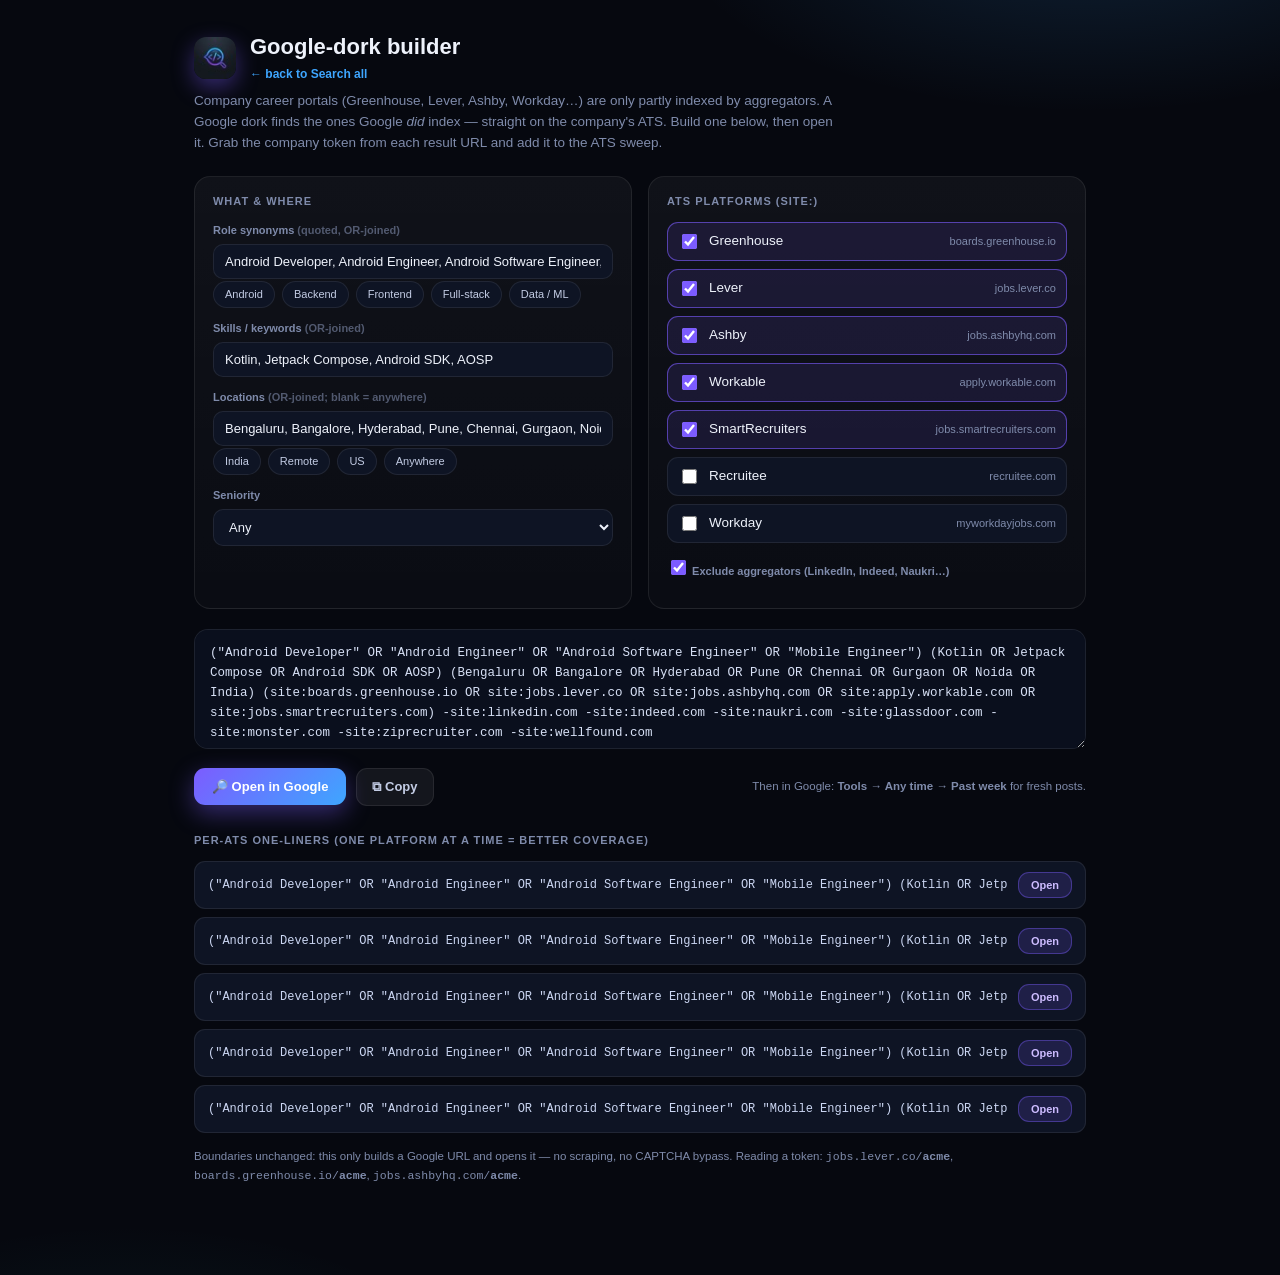
==== extension/dorks.html @ 9cf8aeac "feat(ats): company-ATS token sweep, per-company providers & Google-dork builder Extend the extension" ====
<!doctype html>
<html>
<head>
  <meta charset="utf-8">
  <title>Job Finder — Google-dork builder</title>
  <link rel="icon" type="image/png" href="icons/icon48.png">
  <link rel="stylesheet" href="dorks.css">
</head>
<body>
  <div class="wrap">
    <div class="head">
      <img class="logo" src="icons/icon48.png" alt="Logo">
      <div>
        <h1>Google-dork builder</h1>
        <a class="back" href="results.html">← back to Search all</a>
      </div>
    </div>
    <p class="lede">Company career portals (Greenhouse, Lever, Ashby, Workday…) are only
      partly indexed by aggregators. A Google dork finds the ones Google <em>did</em> index —
      straight on the company's ATS. Build one below, then open it. Grab the company
      token from each result URL and add it to the ATS sweep.</p>

    <div class="grid">
      <div class="panel">
        <h2>What & where</h2>
        <div class="fld">
          <label>Role synonyms <span style="opacity:.6">(quoted, OR-joined)</span></label>
          <input id="roles" type="text" value="Android Developer, Android Engineer, Android Software Engineer, Mobile Engineer">
          <div class="presets" id="rolePresets"></div>
        </div>
        <div class="fld">
          <label>Skills / keywords <span style="opacity:.6">(OR-joined)</span></label>
          <input id="skills" type="text" value="Kotlin, Jetpack Compose, Android SDK, AOSP">
        </div>
        <div class="fld">
          <label>Locations <span style="opacity:.6">(OR-joined; blank = anywhere)</span></label>
          <input id="locs" type="text" value="Bengaluru, Bangalore, Hyderabad, Pune, Chennai, Gurgaon, Noida, India">
          <div class="presets" id="locPresets"></div>
        </div>
        <div class="fld">
          <label>Seniority</label>
          <select id="level">
            <option value="any">Any</option>
            <option value="senior">Senior / Staff / Lead</option>
            <option value="fresher">Fresher / Entry level</option>
          </select>
        </div>
      </div>

      <div class="panel">
        <h2>ATS platforms (site:)</h2>
        <div class="checks" id="atsChecks"></div>
        <div class="fld" style="margin-top:14px">
          <label class="chk on" style="border:0;background:none;padding:0">
            <input type="checkbox" id="excludeAgg" checked>
            <span>Exclude aggregators (LinkedIn, Indeed, Naukri…)</span>
          </label>
        </div>
      </div>
    </div>

    <div class="out">
      <textarea id="dork" spellcheck="false"></textarea>
      <div class="actions">
        <button class="primary" id="open">🔎 Open in Google</button>
        <button class="ghost" id="copy">⧉ Copy</button>
        <span class="copied" id="copied" hidden>copied ✓</span>
        <span style="flex:1"></span>
        <span style="color:var(--muted);font-size:11.5px">Then in Google: <b>Tools → Any time → Past week</b> for fresh posts.</span>
      </div>
    </div>

    <div class="oneliners">
      <h2>Per-ATS one-liners (one platform at a time = better coverage)</h2>
      <div id="ols"></div>
    </div>

    <p class="hint">Boundaries unchanged: this only builds a Google URL and opens it — no scraping,
      no CAPTCHA bypass. Reading a token: <code>jobs.lever.co/<b>acme</b></code>,
      <code>boards.greenhouse.io/<b>acme</b></code>, <code>jobs.ashbyhq.com/<b>acme</b></code>.</p>
  </div>

  <script src="dorks.js"></script>
</body>
</html>
---- extension/dorks.css ----
/* Job Finder — Google-dork builder */
* { box-sizing: border-box; }
html, body { margin: 0; min-height: 100%; }
:root {
  --bg: #06080f; --surface-2: #0e1424; --line: rgba(255,255,255,.08); --line-2: rgba(255,255,255,.05);
  --ink: #eef2fb; --ink-2: #c3cce4; --muted: #7f8bab;
  --accent: #7c5cff; --accent-2: #3ea6ff; --cyan: #34e2d0;
  --grad-2: linear-gradient(135deg, #7c5cff, #3ea6ff);
}
body {
  font: 13.5px/1.55 "Inter", -apple-system, "Segoe UI", Roboto, sans-serif; color: var(--ink);
  background:
    radial-gradient(700px 320px at 85% -80px, rgba(62,166,255,.16), transparent 60%),
    radial-gradient(600px 300px at 10% 110%, rgba(52,226,208,.08), transparent 60%),
    var(--bg);
}
::-webkit-scrollbar { width: 10px; height: 10px; }
::-webkit-scrollbar-thumb { background: rgba(255,255,255,.12); border-radius: 20px; }
input, select, button, textarea { font-family: inherit; }
a { color: var(--accent-2); }

.wrap { max-width: 940px; margin: 0 auto; padding: 30px 24px 80px; }
.head { display: flex; align-items: center; gap: 14px; margin-bottom: 6px; }
.logo { width: 42px; height: 42px; border-radius: 12px; background: var(--grad-2); box-shadow: 0 8px 22px rgba(124,92,255,.4); }
h1 { font-size: 22px; margin: 0; font-weight: 800; }
.lede { color: var(--muted); margin: 2px 0 22px; max-width: 640px; }
.back { font-size: 12px; font-weight: 700; text-decoration: none; }

.grid { display: grid; grid-template-columns: 1fr 1fr; gap: 16px; }
@media (max-width: 720px) { .grid { grid-template-columns: 1fr; } }
.panel { background: linear-gradient(180deg, rgba(255,255,255,.045), rgba(255,255,255,.02)); border: 1px solid var(--line); border-radius: 16px; padding: 16px 18px; }
.panel h2 { font-size: 11px; text-transform: uppercase; letter-spacing: .09em; color: var(--muted); font-weight: 800; margin: 0 0 12px; }
.fld { margin-bottom: 12px; }
.fld label { display: block; font-size: 11px; color: var(--muted); margin-bottom: 5px; font-weight: 600; }
input[type="text"], select {
  width: 100%; padding: 9px 11px; border: 1px solid var(--line); border-radius: 10px;
  background: var(--surface-2); color: var(--ink); font-size: 13px; outline: none;
}
input[type="text"]:focus, select:focus { border-color: var(--accent); box-shadow: 0 0 0 3px rgba(124,92,255,.2); }

.checks { display: flex; flex-direction: column; gap: 8px; }
.chk { display: flex; align-items: center; gap: 9px; padding: 8px 10px; background: var(--surface-2); border: 1px solid var(--line); border-radius: 11px; cursor: pointer; user-select: none; }
.chk:hover { border-color: rgba(124,92,255,.45); }
.chk.on { border-color: rgba(124,92,255,.6); background: rgba(124,92,255,.12); }
.chk input { accent-color: var(--accent); width: 15px; height: 15px; }
.chk .site { color: var(--muted); font-size: 11px; margin-left: auto; }

.presets { display: flex; flex-wrap: wrap; gap: 7px; margin: 2px 0 4px; }
.tag { font-size: 11px; padding: 4px 11px; border-radius: 20px; cursor: pointer; background: var(--surface-2); border: 1px solid var(--line); color: var(--ink-2); }
.tag:hover { border-color: rgba(124,92,255,.5); color: #cdbcff; }

.out { margin-top: 20px; }
textarea {
  width: 100%; min-height: 120px; resize: vertical; padding: 13px 15px; border: 1px solid var(--line);
  border-radius: 14px; background: #0a0f1d; color: #d7e0f5; font: 12.5px/1.6 "SFMono-Regular", ui-monospace, Menlo, monospace; outline: none;
}
textarea:focus { border-color: var(--accent); }
.actions { display: flex; flex-wrap: wrap; gap: 10px; margin-top: 12px; align-items: center; }
button { border: 0; border-radius: 11px; font-weight: 700; font-size: 13px; cursor: pointer; color: #fff; transition: filter .15s, transform .1s; }
button:hover { filter: brightness(1.09); } button:active { transform: translateY(1px); }
.primary { padding: 11px 18px; background: var(--grad-2); box-shadow: 0 8px 24px rgba(124,92,255,.4); }
.ghost { padding: 10px 15px; background: rgba(255,255,255,.06); color: var(--ink-2); border: 1px solid var(--line); }
.copied { font-size: 12px; color: var(--cyan); font-weight: 700; }

.oneliners { margin-top: 26px; }
.oneliners h2 { font-size: 11px; text-transform: uppercase; letter-spacing: .09em; color: var(--muted); font-weight: 800; margin: 0 0 12px; }
.ol { display: flex; align-items: center; gap: 10px; padding: 10px 13px; background: var(--surface-2); border: 1px solid var(--line); border-radius: 11px; margin-bottom: 8px; }
.ol code { flex: 1; font: 12px ui-monospace, Menlo, monospace; color: #cbd6f2; overflow-x: auto; white-space: nowrap; }
.ol button { padding: 6px 12px; font-size: 11px; background: rgba(124,92,255,.16); color: #cdbcff; border: 1px solid rgba(124,92,255,.4); }
.hint { color: var(--muted); font-size: 11.5px; margin-top: 14px; line-height: 1.6; }
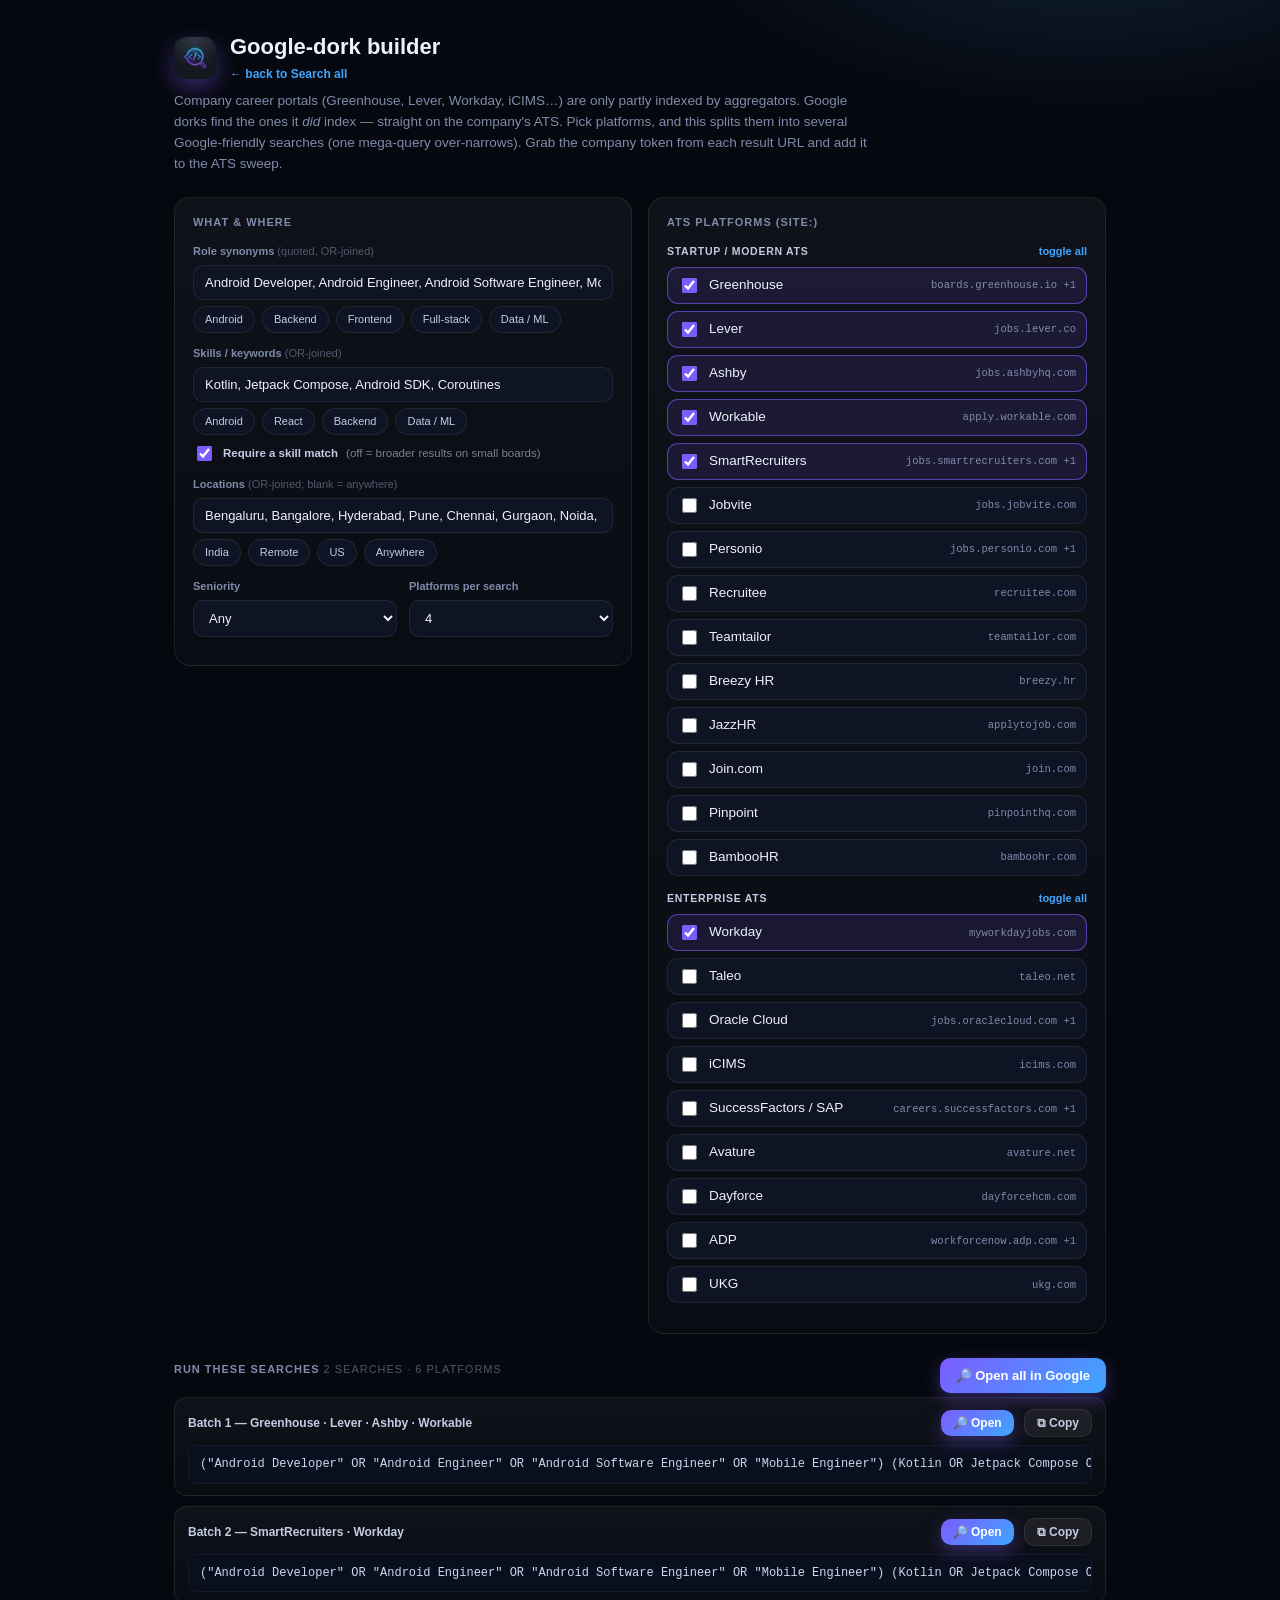
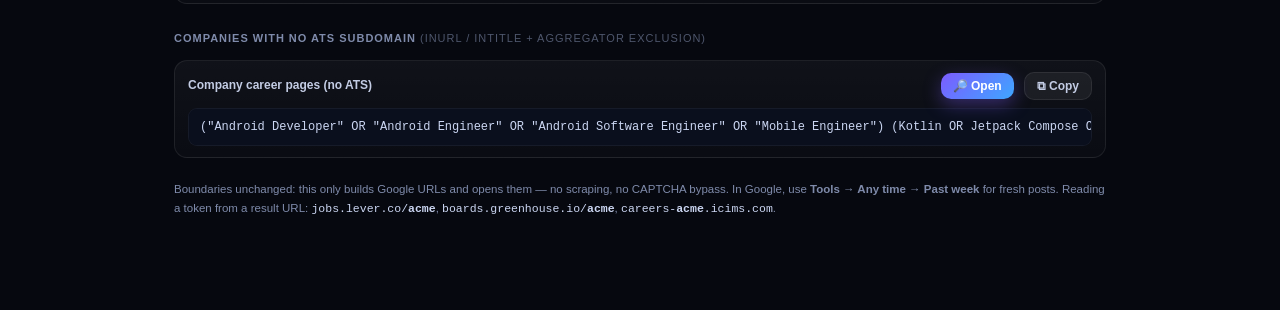
==== commit 4b9cfdde: "feat(dorks): expand builder to 23 ATS platforms, batch-split, verified operators Researched dorks li" ====
--- a/extension/dorks.html
+++ b/extension/dorks.html
@@ -15,69 +15,73 @@
         <a class="back" href="results.html">← back to Search all</a>
       </div>
     </div>
-    <p class="lede">Company career portals (Greenhouse, Lever, Ashby, Workday…) are only
-      partly indexed by aggregators. A Google dork finds the ones Google <em>did</em> index —
-      straight on the company's ATS. Build one below, then open it. Grab the company
+    <p class="lede">Company career portals (Greenhouse, Lever, Workday, iCIMS…) are only
+      partly indexed by aggregators. Google dorks find the ones it <em>did</em> index —
+      straight on the company's ATS. Pick platforms, and this splits them into
+      several Google-friendly searches (one mega-query over-narrows). Grab the company
       token from each result URL and add it to the ATS sweep.</p>
 
     <div class="grid">
       <div class="panel">
         <h2>What & where</h2>
         <div class="fld">
-          <label>Role synonyms <span style="opacity:.6">(quoted, OR-joined)</span></label>
+          <label>Role synonyms <span class="dim">(quoted, OR-joined)</span></label>
           <input id="roles" type="text" value="Android Developer, Android Engineer, Android Software Engineer, Mobile Engineer">
           <div class="presets" id="rolePresets"></div>
         </div>
         <div class="fld">
-          <label>Skills / keywords <span style="opacity:.6">(OR-joined)</span></label>
-          <input id="skills" type="text" value="Kotlin, Jetpack Compose, Android SDK, AOSP">
+          <label>Skills / keywords <span class="dim">(OR-joined)</span></label>
+          <input id="skills" type="text" value="Kotlin, Jetpack Compose, Android SDK, Coroutines">
+          <div class="presets" id="skillPresets"></div>
+          <label class="inline"><input type="checkbox" id="reqSkills" checked> Require a skill match <span class="dim">(off = broader results on small boards)</span></label>
         </div>
         <div class="fld">
-          <label>Locations <span style="opacity:.6">(OR-joined; blank = anywhere)</span></label>
+          <label>Locations <span class="dim">(OR-joined; blank = anywhere)</span></label>
           <input id="locs" type="text" value="Bengaluru, Bangalore, Hyderabad, Pune, Chennai, Gurgaon, Noida, India">
           <div class="presets" id="locPresets"></div>
         </div>
-        <div class="fld">
-          <label>Seniority</label>
-          <select id="level">
-            <option value="any">Any</option>
-            <option value="senior">Senior / Staff / Lead</option>
-            <option value="fresher">Fresher / Entry level</option>
-          </select>
+        <div class="row2">
+          <div class="fld">
+            <label>Seniority</label>
+            <select id="level">
+              <option value="any">Any</option>
+              <option value="senior">Senior / Staff / Lead</option>
+              <option value="fresher">Fresher / Entry level</option>
+            </select>
+          </div>
+          <div class="fld">
+            <label>Platforms per search</label>
+            <select id="perBatch">
+              <option value="1">1 (most complete)</option>
+              <option value="3">3</option>
+              <option value="4" selected>4</option>
+              <option value="6">6</option>
+            </select>
+          </div>
         </div>
       </div>
 
       <div class="panel">
         <h2>ATS platforms (site:)</h2>
-        <div class="checks" id="atsChecks"></div>
-        <div class="fld" style="margin-top:14px">
-          <label class="chk on" style="border:0;background:none;padding:0">
-            <input type="checkbox" id="excludeAgg" checked>
-            <span>Exclude aggregators (LinkedIn, Indeed, Naukri…)</span>
-          </label>
-        </div>
+        <div id="atsChecks"></div>
       </div>
     </div>
 
     <div class="out">
-      <textarea id="dork" spellcheck="false"></textarea>
-      <div class="actions">
-        <button class="primary" id="open">🔎 Open in Google</button>
-        <button class="ghost" id="copy">⧉ Copy</button>
-        <span class="copied" id="copied" hidden>copied ✓</span>
-        <span style="flex:1"></span>
-        <span style="color:var(--muted);font-size:11.5px">Then in Google: <b>Tools → Any time → Past week</b> for fresh posts.</span>
+      <div class="out-head">
+        <h2>Run these searches <span class="dim" id="batchCount"></span></h2>
+        <button class="primary" id="openAll">🔎 Open all in Google</button>
       </div>
+      <div id="queries" class="queries"></div>
+
+      <h2 style="margin-top:26px">Companies with no ATS subdomain <span class="dim">(inurl / intitle + aggregator exclusion)</span></h2>
+      <div id="genq" class="queries"></div>
     </div>
 
-    <div class="oneliners">
-      <h2>Per-ATS one-liners (one platform at a time = better coverage)</h2>
-      <div id="ols"></div>
-    </div>
-
-    <p class="hint">Boundaries unchanged: this only builds a Google URL and opens it — no scraping,
-      no CAPTCHA bypass. Reading a token: <code>jobs.lever.co/<b>acme</b></code>,
-      <code>boards.greenhouse.io/<b>acme</b></code>, <code>jobs.ashbyhq.com/<b>acme</b></code>.</p>
+    <p class="hint">Boundaries unchanged: this only builds Google URLs and opens them — no scraping,
+      no CAPTCHA bypass. In Google, use <b>Tools → Any time → Past week</b> for fresh posts.
+      Reading a token from a result URL: <code>jobs.lever.co/<b>acme</b></code>,
+      <code>boards.greenhouse.io/<b>acme</b></code>, <code>careers-<b>acme</b>.icims.com</code>.</p>
   </div>
 
   <script src="dorks.js"></script>
--- a/extension/dorks.css
+++ b/extension/dorks.css
@@ -18,53 +18,60 @@
 ::-webkit-scrollbar-thumb { background: rgba(255,255,255,.12); border-radius: 20px; }
 input, select, button, textarea { font-family: inherit; }
 a { color: var(--accent-2); }
+.dim { opacity: .6; font-weight: 400; }
 
-.wrap { max-width: 940px; margin: 0 auto; padding: 30px 24px 80px; }
+.wrap { max-width: 980px; margin: 0 auto; padding: 30px 24px 80px; }
 .head { display: flex; align-items: center; gap: 14px; margin-bottom: 6px; }
 .logo { width: 42px; height: 42px; border-radius: 12px; background: var(--grad-2); box-shadow: 0 8px 22px rgba(124,92,255,.4); }
 h1 { font-size: 22px; margin: 0; font-weight: 800; }
-.lede { color: var(--muted); margin: 2px 0 22px; max-width: 640px; }
+.lede { color: var(--muted); margin: 2px 0 22px; max-width: 700px; }
 .back { font-size: 12px; font-weight: 700; text-decoration: none; }
 
-.grid { display: grid; grid-template-columns: 1fr 1fr; gap: 16px; }
-@media (max-width: 720px) { .grid { grid-template-columns: 1fr; } }
+.grid { display: grid; grid-template-columns: 1fr 1fr; gap: 16px; align-items: start; }
+@media (max-width: 760px) { .grid { grid-template-columns: 1fr; } }
 .panel { background: linear-gradient(180deg, rgba(255,255,255,.045), rgba(255,255,255,.02)); border: 1px solid var(--line); border-radius: 16px; padding: 16px 18px; }
-.panel h2 { font-size: 11px; text-transform: uppercase; letter-spacing: .09em; color: var(--muted); font-weight: 800; margin: 0 0 12px; }
+.panel h2, .out h2 { font-size: 11px; text-transform: uppercase; letter-spacing: .09em; color: var(--muted); font-weight: 800; margin: 0 0 12px; }
 .fld { margin-bottom: 12px; }
 .fld label { display: block; font-size: 11px; color: var(--muted); margin-bottom: 5px; font-weight: 600; }
+.row2 { display: grid; grid-template-columns: 1fr 1fr; gap: 12px; }
 input[type="text"], select {
   width: 100%; padding: 9px 11px; border: 1px solid var(--line); border-radius: 10px;
   background: var(--surface-2); color: var(--ink); font-size: 13px; outline: none;
 }
 input[type="text"]:focus, select:focus { border-color: var(--accent); box-shadow: 0 0 0 3px rgba(124,92,255,.2); }
+label.inline { display: flex; align-items: center; gap: 8px; font-size: 11.5px; color: var(--ink-2); margin-top: 8px; cursor: pointer; }
+label.inline input { accent-color: var(--accent); width: 15px; height: 15px; }
 
-.checks { display: flex; flex-direction: column; gap: 8px; }
-.chk { display: flex; align-items: center; gap: 9px; padding: 8px 10px; background: var(--surface-2); border: 1px solid var(--line); border-radius: 11px; cursor: pointer; user-select: none; }
+.cat { margin-bottom: 14px; }
+.cat-head { display: flex; align-items: center; justify-content: space-between; margin-bottom: 8px; }
+.cat-title { font-size: 10.5px; text-transform: uppercase; letter-spacing: .07em; color: var(--ink-2); font-weight: 800; }
+.linkbtn { background: none; border: 0; color: var(--accent-2); font-size: 11px; font-weight: 700; cursor: pointer; padding: 0; }
+.linkbtn:hover { text-decoration: underline; }
+.checks { display: flex; flex-direction: column; gap: 7px; }
+.chk { display: flex; align-items: center; gap: 9px; padding: 7px 10px; background: var(--surface-2); border: 1px solid var(--line); border-radius: 11px; cursor: pointer; user-select: none; }
 .chk:hover { border-color: rgba(124,92,255,.45); }
 .chk.on { border-color: rgba(124,92,255,.6); background: rgba(124,92,255,.12); }
 .chk input { accent-color: var(--accent); width: 15px; height: 15px; }
-.chk .site { color: var(--muted); font-size: 11px; margin-left: auto; }
+.chk .site { color: var(--muted); font-size: 10.5px; margin-left: auto; font-family: ui-monospace, Menlo, monospace; }
 
-.presets { display: flex; flex-wrap: wrap; gap: 7px; margin: 2px 0 4px; }
+.presets { display: flex; flex-wrap: wrap; gap: 7px; margin: 6px 0 2px; }
 .tag { font-size: 11px; padding: 4px 11px; border-radius: 20px; cursor: pointer; background: var(--surface-2); border: 1px solid var(--line); color: var(--ink-2); }
 .tag:hover { border-color: rgba(124,92,255,.5); color: #cdbcff; }
 
-.out { margin-top: 20px; }
-textarea {
-  width: 100%; min-height: 120px; resize: vertical; padding: 13px 15px; border: 1px solid var(--line);
-  border-radius: 14px; background: #0a0f1d; color: #d7e0f5; font: 12.5px/1.6 "SFMono-Regular", ui-monospace, Menlo, monospace; outline: none;
-}
-textarea:focus { border-color: var(--accent); }
-.actions { display: flex; flex-wrap: wrap; gap: 10px; margin-top: 12px; align-items: center; }
-button { border: 0; border-radius: 11px; font-weight: 700; font-size: 13px; cursor: pointer; color: #fff; transition: filter .15s, transform .1s; }
+.out { margin-top: 24px; }
+.out-head { display: flex; align-items: center; justify-content: space-between; gap: 12px; }
+.queries { display: flex; flex-direction: column; gap: 10px; margin-top: 4px; }
+.none { color: var(--muted); font-size: 12.5px; padding: 10px 2px; }
+.qrow { background: linear-gradient(180deg, rgba(255,255,255,.045), rgba(255,255,255,.02)); border: 1px solid var(--line); border-radius: 13px; padding: 11px 13px; }
+.qtop { display: flex; align-items: center; gap: 10px; margin-bottom: 8px; }
+.qlabel { flex: 1; font-size: 12px; font-weight: 700; color: var(--ink-2); }
+.qcode { display: block; font: 12px/1.55 ui-monospace, Menlo, monospace; color: #cbd6f2; background: #0a0f1d; border: 1px solid var(--line-2); border-radius: 9px; padding: 9px 11px; overflow-x: auto; white-space: nowrap; }
+
+button { border: 0; border-radius: 10px; font-weight: 700; font-size: 12px; cursor: pointer; color: #fff; transition: filter .15s, transform .1s; }
 button:hover { filter: brightness(1.09); } button:active { transform: translateY(1px); }
-.primary { padding: 11px 18px; background: var(--grad-2); box-shadow: 0 8px 24px rgba(124,92,255,.4); }
-.ghost { padding: 10px 15px; background: rgba(255,255,255,.06); color: var(--ink-2); border: 1px solid var(--line); }
-.copied { font-size: 12px; color: var(--cyan); font-weight: 700; }
-
-.oneliners { margin-top: 26px; }
-.oneliners h2 { font-size: 11px; text-transform: uppercase; letter-spacing: .09em; color: var(--muted); font-weight: 800; margin: 0 0 12px; }
-.ol { display: flex; align-items: center; gap: 10px; padding: 10px 13px; background: var(--surface-2); border: 1px solid var(--line); border-radius: 11px; margin-bottom: 8px; }
-.ol code { flex: 1; font: 12px ui-monospace, Menlo, monospace; color: #cbd6f2; overflow-x: auto; white-space: nowrap; }
-.ol button { padding: 6px 12px; font-size: 11px; background: rgba(124,92,255,.16); color: #cdbcff; border: 1px solid rgba(124,92,255,.4); }
-.hint { color: var(--muted); font-size: 11.5px; margin-top: 14px; line-height: 1.6; }
+.primary { background: var(--grad-2); box-shadow: 0 6px 18px rgba(124,92,255,.36); }
+.out-head .primary { padding: 10px 16px; font-size: 13px; }
+.ghost { background: rgba(255,255,255,.06); color: var(--ink-2); border: 1px solid var(--line); }
+.mini { padding: 6px 12px; }
+.hint { color: var(--muted); font-size: 11.5px; margin-top: 22px; line-height: 1.65; }
+.hint code { font-family: ui-monospace, Menlo, monospace; color: #cbd6f2; }
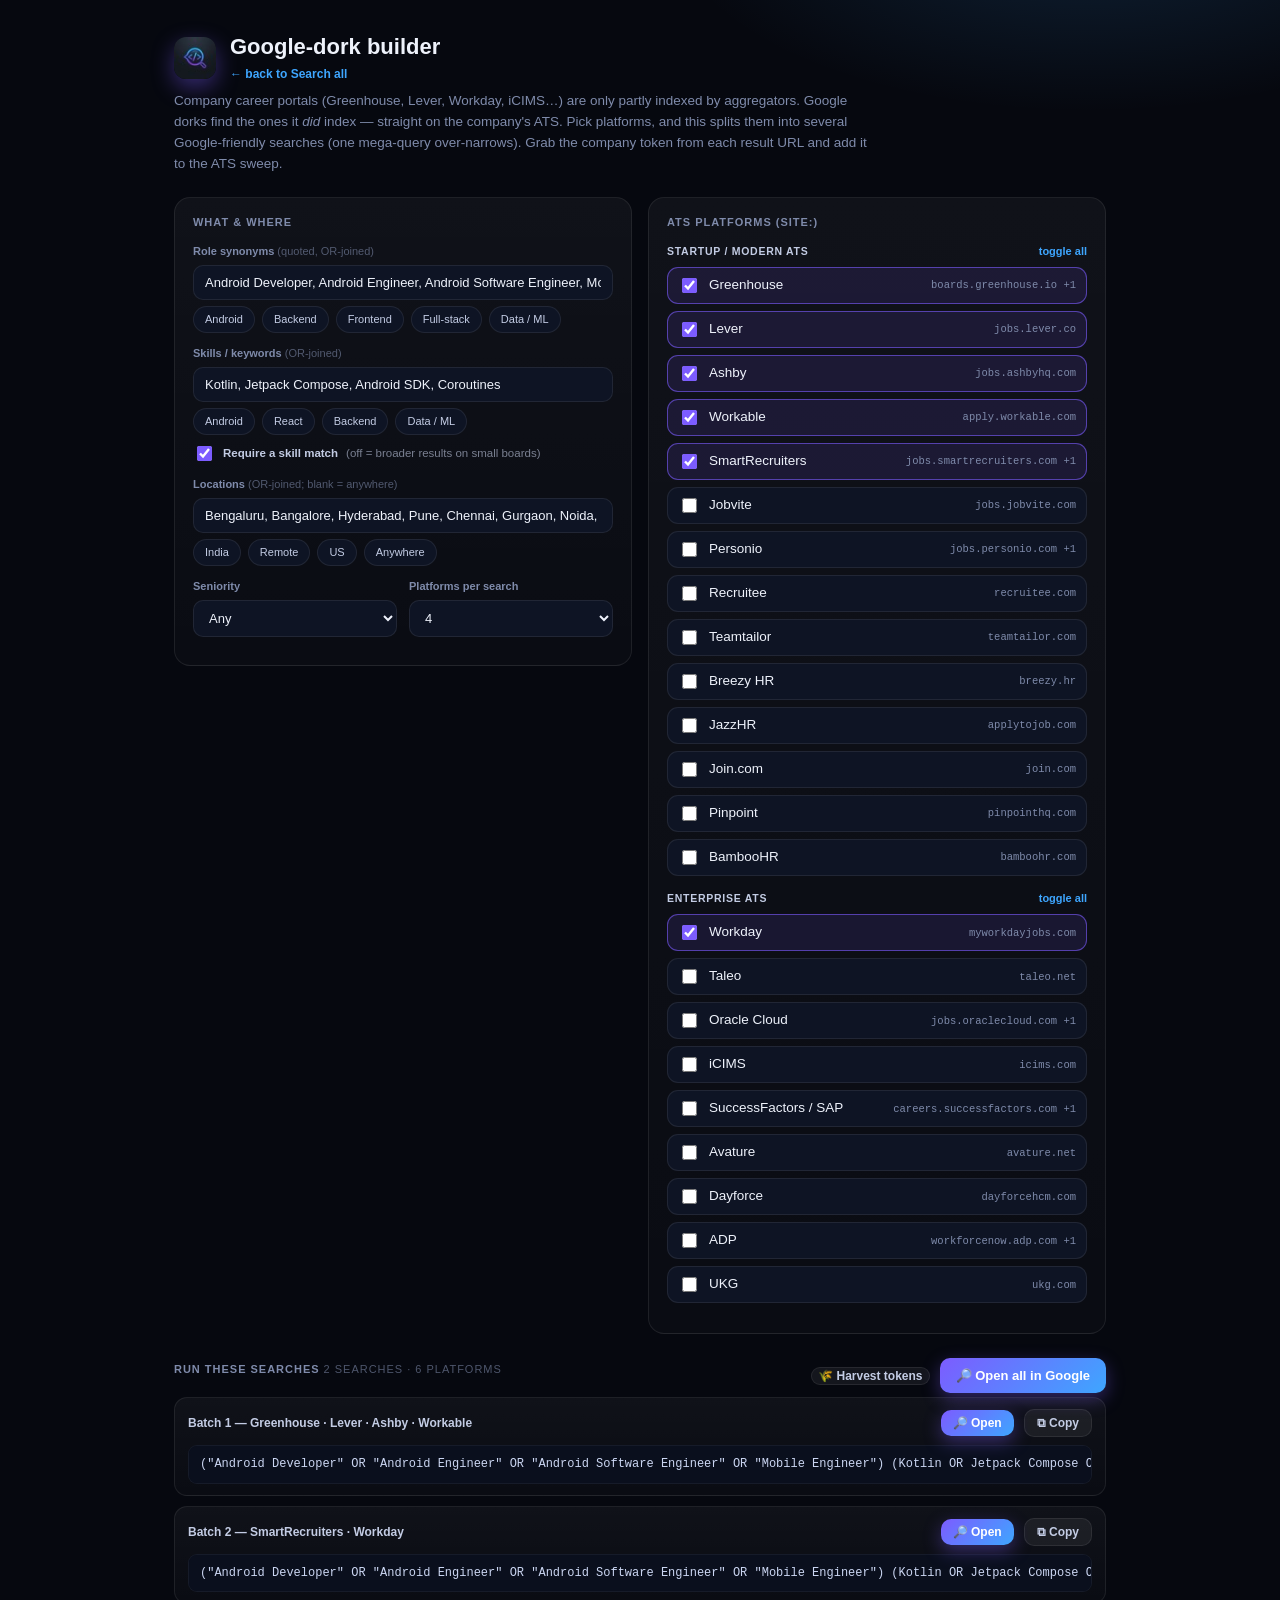
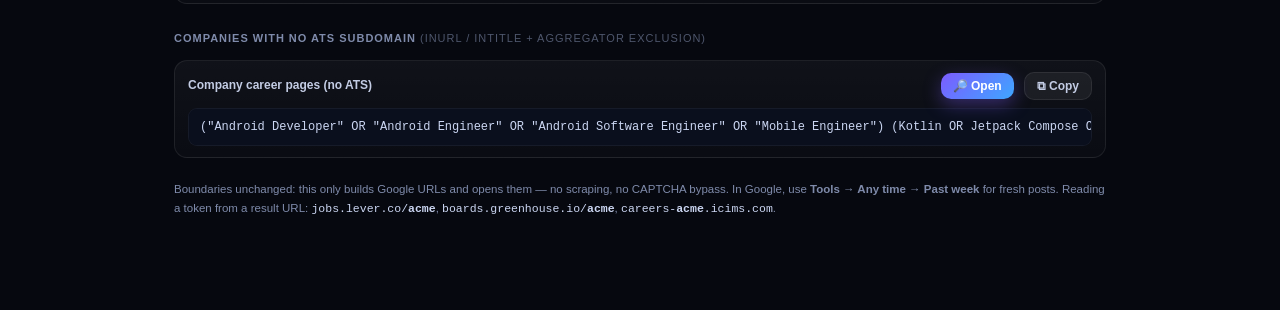
==== commit d7f9c49a: "feat(coverage): Tier 3 — Personio sweep, token harvest, scraper drift detection - Personio added to " ====
--- a/extension/dorks.html
+++ b/extension/dorks.html
@@ -70,8 +70,12 @@
     <div class="out">
       <div class="out-head">
         <h2>Run these searches <span class="dim" id="batchCount"></span></h2>
-        <button class="primary" id="openAll">🔎 Open all in Google</button>
+        <div style="display:flex;gap:10px;align-items:center">
+          <button class="ghost" id="harvest" title="Scan open Google result tabs for company ATS links and add their tokens to the sweep">🌾 Harvest tokens</button>
+          <button class="primary" id="openAll">🔎 Open all in Google</button>
+        </div>
       </div>
+      <div id="harvestMsg" class="harvest-msg" hidden></div>
       <div id="queries" class="queries"></div>
 
       <h2 style="margin-top:26px">Companies with no ATS subdomain <span class="dim">(inurl / intitle + aggregator exclusion)</span></h2>
@@ -84,6 +88,8 @@
       <code>boards.greenhouse.io/<b>acme</b></code>, <code>careers-<b>acme</b>.icims.com</code>.</p>
   </div>
 
+  <script src="store.js"></script>
+  <script src="ats.js"></script>
   <script src="dorks.js"></script>
 </body>
 </html>
--- a/extension/dorks.css
+++ b/extension/dorks.css
@@ -60,6 +60,8 @@
 
 .out { margin-top: 24px; }
 .out-head { display: flex; align-items: center; justify-content: space-between; gap: 12px; }
+.harvest-msg { margin: 10px 0 2px; font-size: 12px; color: var(--ink-2); background: rgba(124,92,255,.1); border: 1px solid rgba(124,92,255,.3); border-radius: 10px; padding: 9px 12px; }
+.harvest-msg a { font-weight: 700; }
 .queries { display: flex; flex-direction: column; gap: 10px; margin-top: 4px; }
 .none { color: var(--muted); font-size: 12.5px; padding: 10px 2px; }
 .qrow { background: linear-gradient(180deg, rgba(255,255,255,.045), rgba(255,255,255,.02)); border: 1px solid var(--line); border-radius: 13px; padding: 11px 13px; }
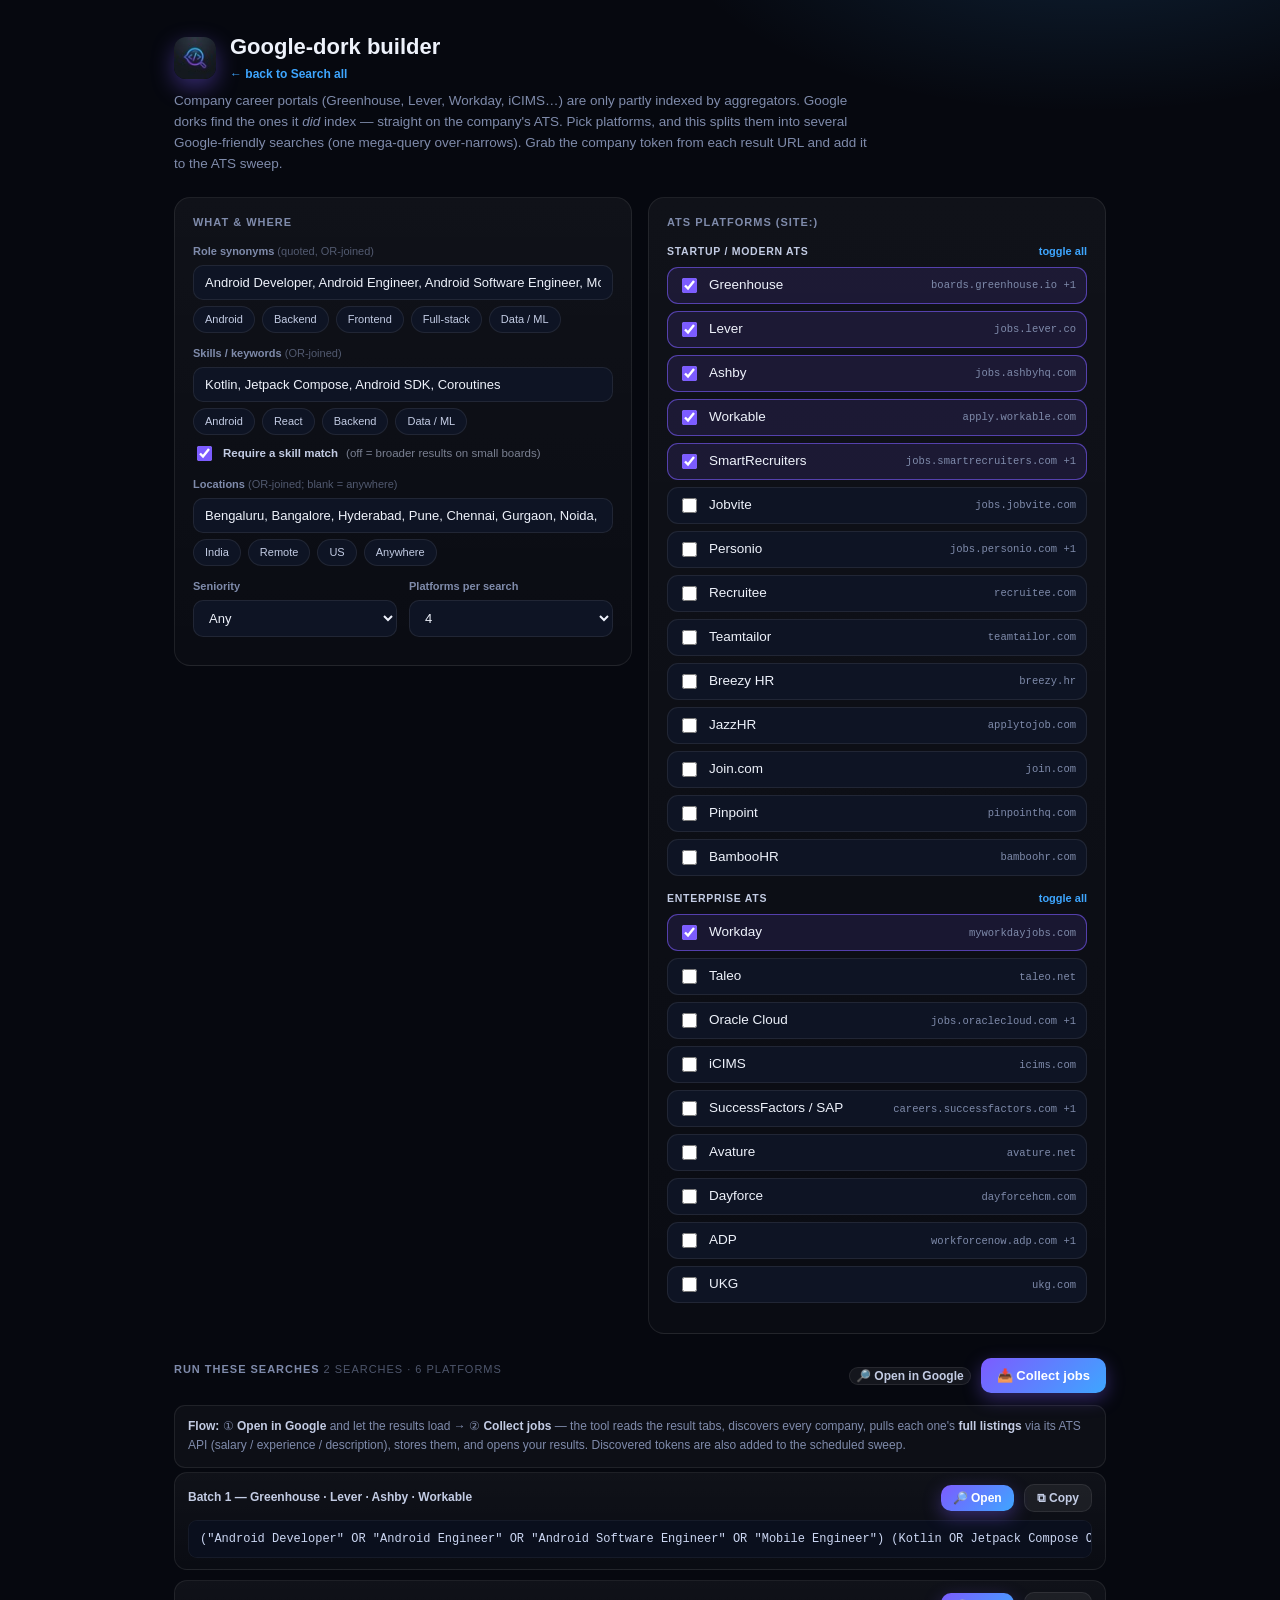
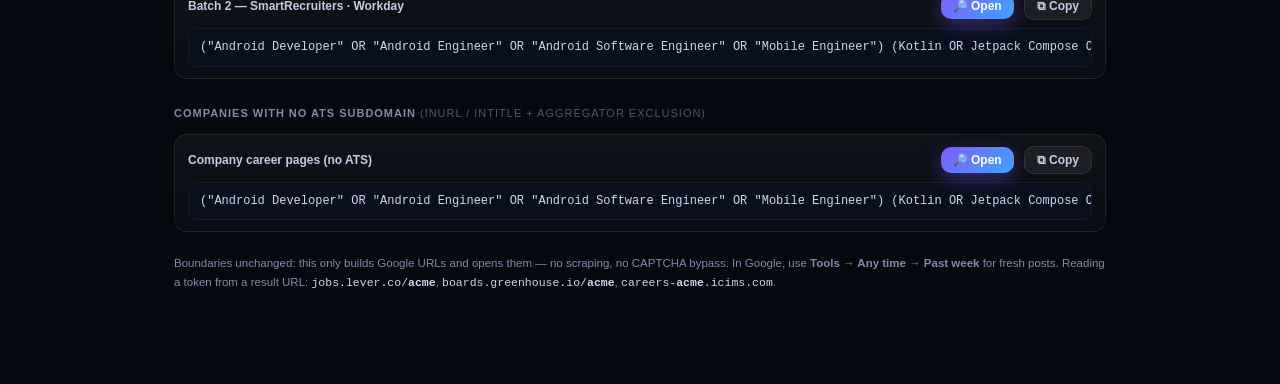
==== commit 4f90d8ec: "feat(dorks): Collect flow — pull full listings from dork results and store them Reworks the dork bui" ====
--- a/extension/dorks.html
+++ b/extension/dorks.html
@@ -71,11 +71,15 @@
       <div class="out-head">
         <h2>Run these searches <span class="dim" id="batchCount"></span></h2>
         <div style="display:flex;gap:10px;align-items:center">
-          <button class="ghost" id="harvest" title="Scan open Google result tabs for company ATS links and add their tokens to the sweep">🌾 Harvest tokens</button>
-          <button class="primary" id="openAll">🔎 Open all in Google</button>
+          <button class="ghost" id="openAll" title="Open each batch search in a Google tab">🔎 Open in Google</button>
+          <button class="primary" id="collect" title="Scan the open Google result tabs, pull each company's full listings, and store them in your results">📥 Collect jobs</button>
         </div>
       </div>
-      <div id="harvestMsg" class="harvest-msg" hidden></div>
+      <div class="flow-hint"><b>Flow:</b> ① <b>Open in Google</b> and let the results load →
+        ② <b>Collect jobs</b> — the tool reads the result tabs, discovers every company, pulls each
+        one's <b>full listings</b> via its ATS API (salary / experience / description), stores them,
+        and opens your results. Discovered tokens are also added to the scheduled sweep.</div>
+      <div id="collectMsg" class="harvest-msg" hidden></div>
       <div id="queries" class="queries"></div>
 
       <h2 style="margin-top:26px">Companies with no ATS subdomain <span class="dim">(inurl / intitle + aggregator exclusion)</span></h2>
--- a/extension/dorks.css
+++ b/extension/dorks.css
@@ -60,6 +60,8 @@
 
 .out { margin-top: 24px; }
 .out-head { display: flex; align-items: center; justify-content: space-between; gap: 12px; }
+.flow-hint { margin: 12px 0 4px; font-size: 12px; line-height: 1.6; color: var(--muted); background: rgba(255,255,255,.03); border: 1px solid var(--line); border-radius: 11px; padding: 11px 13px; }
+.flow-hint b { color: var(--ink-2); }
 .harvest-msg { margin: 10px 0 2px; font-size: 12px; color: var(--ink-2); background: rgba(124,92,255,.1); border: 1px solid rgba(124,92,255,.3); border-radius: 10px; padding: 9px 12px; }
 .harvest-msg a { font-weight: 700; }
 .queries { display: flex; flex-direction: column; gap: 10px; margin-top: 4px; }
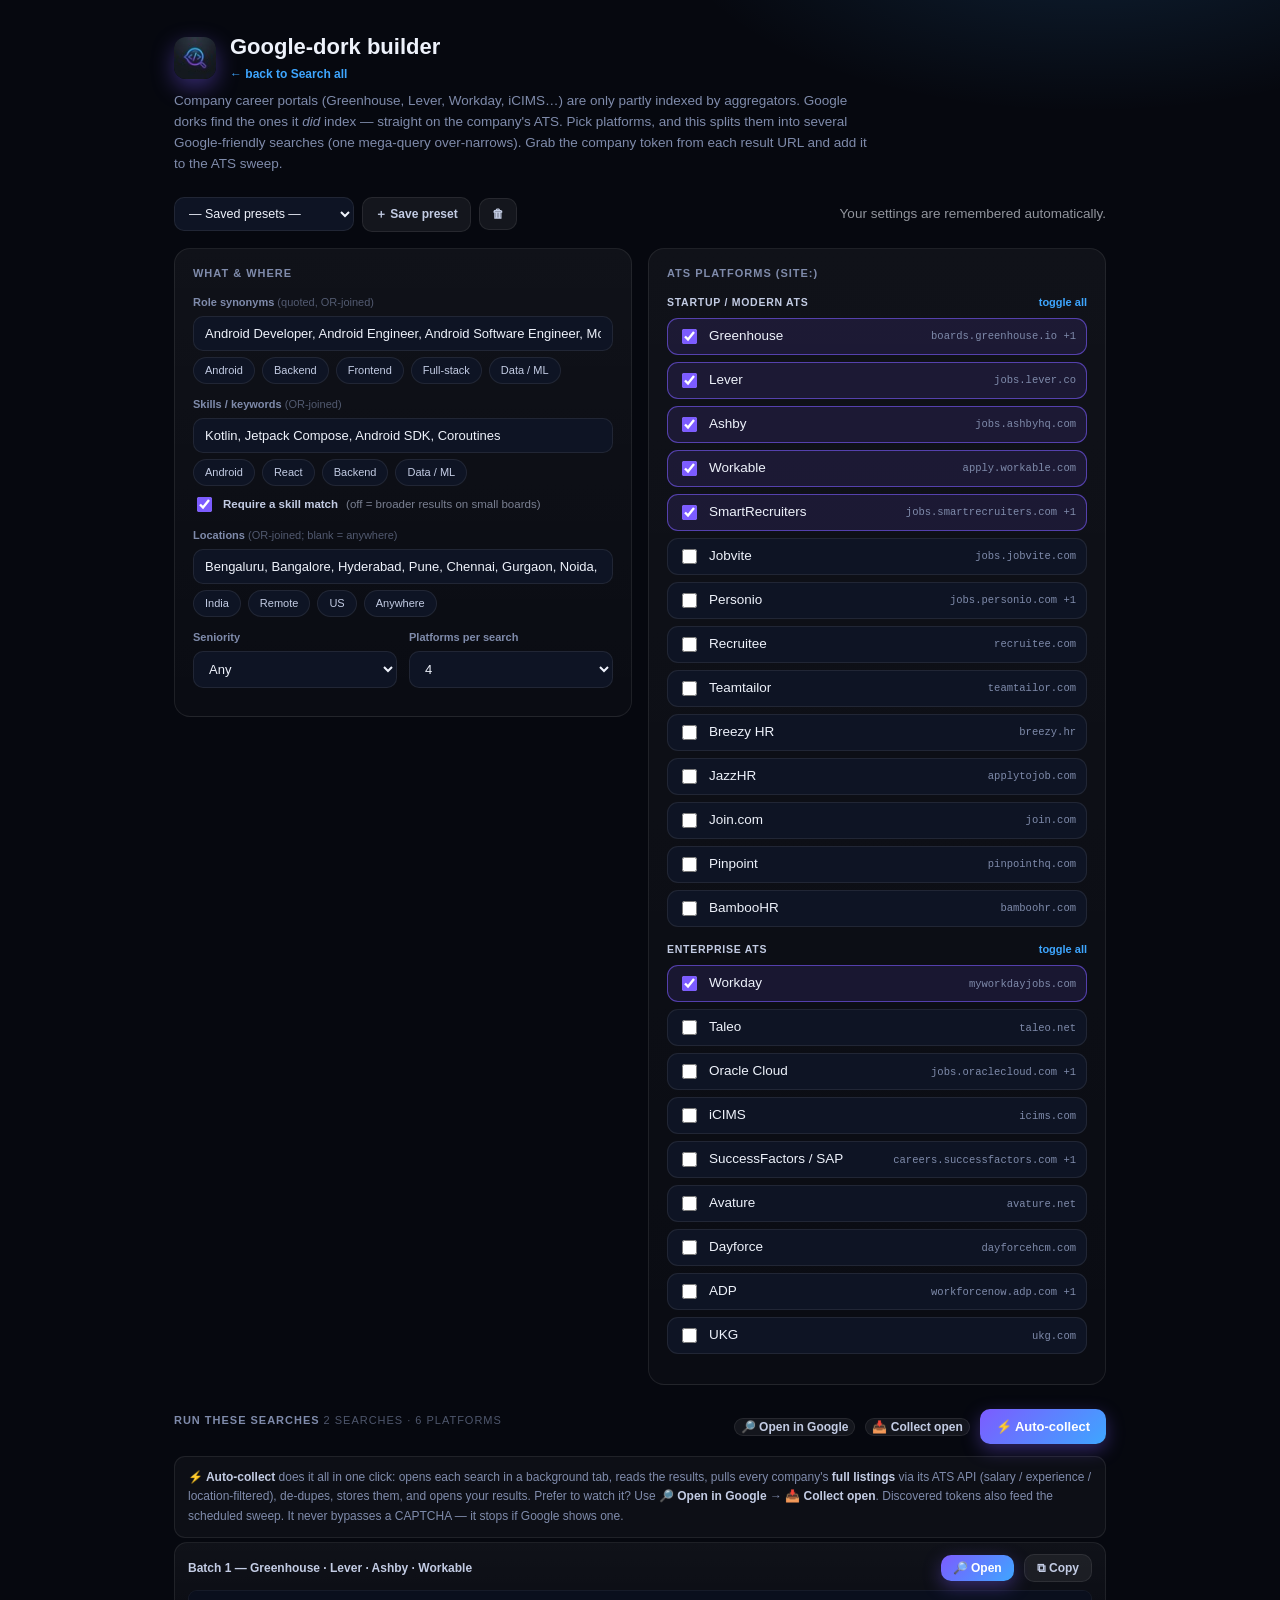
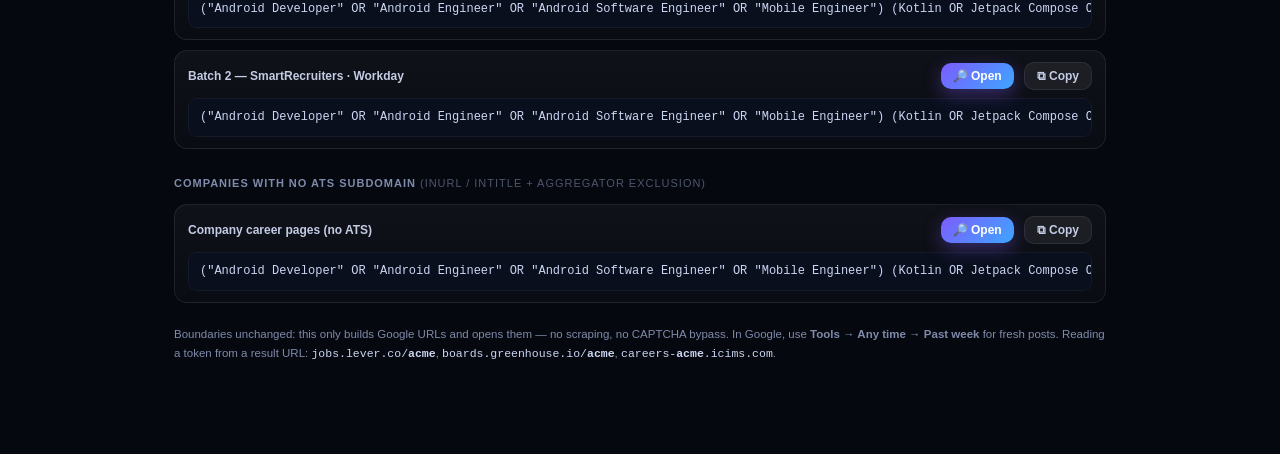
==== commit 8d0007f8: "feat(dorks): auto-collect, location filtering, presets, progress, direct-enrich Four upgrades to the" ====
--- a/extension/dorks.html
+++ b/extension/dorks.html
@@ -20,6 +20,13 @@
       straight on the company's ATS. Pick platforms, and this splits them into
       several Google-friendly searches (one mega-query over-narrows). Grab the company
       token from each result URL and add it to the ATS sweep.</p>
+
+    <div class="preset-bar">
+      <select id="presetSel"><option value="">— Saved presets —</option></select>
+      <button class="ghost small" id="savePreset">＋ Save preset</button>
+      <button class="ghost small" id="delPreset" title="Delete selected preset">🗑</button>
+      <span class="dim" style="margin-left:auto">Your settings are remembered automatically.</span>
+    </div>
 
     <div class="grid">
       <div class="panel">
@@ -72,14 +79,17 @@
         <h2>Run these searches <span class="dim" id="batchCount"></span></h2>
         <div style="display:flex;gap:10px;align-items:center">
           <button class="ghost" id="openAll" title="Open each batch search in a Google tab">🔎 Open in Google</button>
-          <button class="primary" id="collect" title="Scan the open Google result tabs, pull each company's full listings, and store them in your results">📥 Collect jobs</button>
+          <button class="ghost" id="collect" title="Scan the ALREADY-OPEN Google result tabs, pull each company's full listings, and store them">📥 Collect open</button>
+          <button class="primary" id="auto" title="Open each search in a background tab, scan it, and collect — all automatically">⚡ Auto-collect</button>
         </div>
       </div>
-      <div class="flow-hint"><b>Flow:</b> ① <b>Open in Google</b> and let the results load →
-        ② <b>Collect jobs</b> — the tool reads the result tabs, discovers every company, pulls each
-        one's <b>full listings</b> via its ATS API (salary / experience / description), stores them,
-        and opens your results. Discovered tokens are also added to the scheduled sweep.</div>
+      <div class="flow-hint"><b>⚡ Auto-collect</b> does it all in one click: opens each search in a
+        background tab, reads the results, pulls every company's <b>full listings</b> via its ATS API
+        (salary / experience / location-filtered), de-dupes, stores them, and opens your results.
+        Prefer to watch it? Use <b>🔎 Open in Google</b> → <b>📥 Collect open</b>. Discovered tokens
+        also feed the scheduled sweep. It never bypasses a CAPTCHA — it stops if Google shows one.</div>
       <div id="collectMsg" class="harvest-msg" hidden></div>
+      <div id="collectBar" class="collect-bar" hidden><div class="fill" id="collectFill"></div></div>
       <div id="queries" class="queries"></div>
 
       <h2 style="margin-top:26px">Companies with no ATS subdomain <span class="dim">(inurl / intitle + aggregator exclusion)</span></h2>
--- a/extension/dorks.css
+++ b/extension/dorks.css
@@ -27,6 +27,9 @@
 .lede { color: var(--muted); margin: 2px 0 22px; max-width: 700px; }
 .back { font-size: 12px; font-weight: 700; text-decoration: none; }
 
+.preset-bar { display: flex; align-items: center; gap: 8px; margin: 0 0 16px; flex-wrap: wrap; }
+.preset-bar select { width: auto; min-width: 180px; padding: 8px 10px; font-size: 12.5px; }
+.preset-bar .small { padding: 8px 12px; font-size: 12px; }
 .grid { display: grid; grid-template-columns: 1fr 1fr; gap: 16px; align-items: start; }
 @media (max-width: 760px) { .grid { grid-template-columns: 1fr; } }
 .panel { background: linear-gradient(180deg, rgba(255,255,255,.045), rgba(255,255,255,.02)); border: 1px solid var(--line); border-radius: 16px; padding: 16px 18px; }
@@ -63,6 +66,8 @@
 .flow-hint { margin: 12px 0 4px; font-size: 12px; line-height: 1.6; color: var(--muted); background: rgba(255,255,255,.03); border: 1px solid var(--line); border-radius: 11px; padding: 11px 13px; }
 .flow-hint b { color: var(--ink-2); }
 .harvest-msg { margin: 10px 0 2px; font-size: 12px; color: var(--ink-2); background: rgba(124,92,255,.1); border: 1px solid rgba(124,92,255,.3); border-radius: 10px; padding: 9px 12px; }
+.collect-bar { margin: 8px 0 2px; height: 6px; border-radius: 20px; background: var(--surface-2); border: 1px solid var(--line); overflow: hidden; }
+.collect-bar .fill { height: 100%; width: 0; background: var(--grad-2); border-radius: 20px; transition: width .3s ease; }
 .harvest-msg a { font-weight: 700; }
 .queries { display: flex; flex-direction: column; gap: 10px; margin-top: 4px; }
 .none { color: var(--muted); font-size: 12.5px; padding: 10px 2px; }
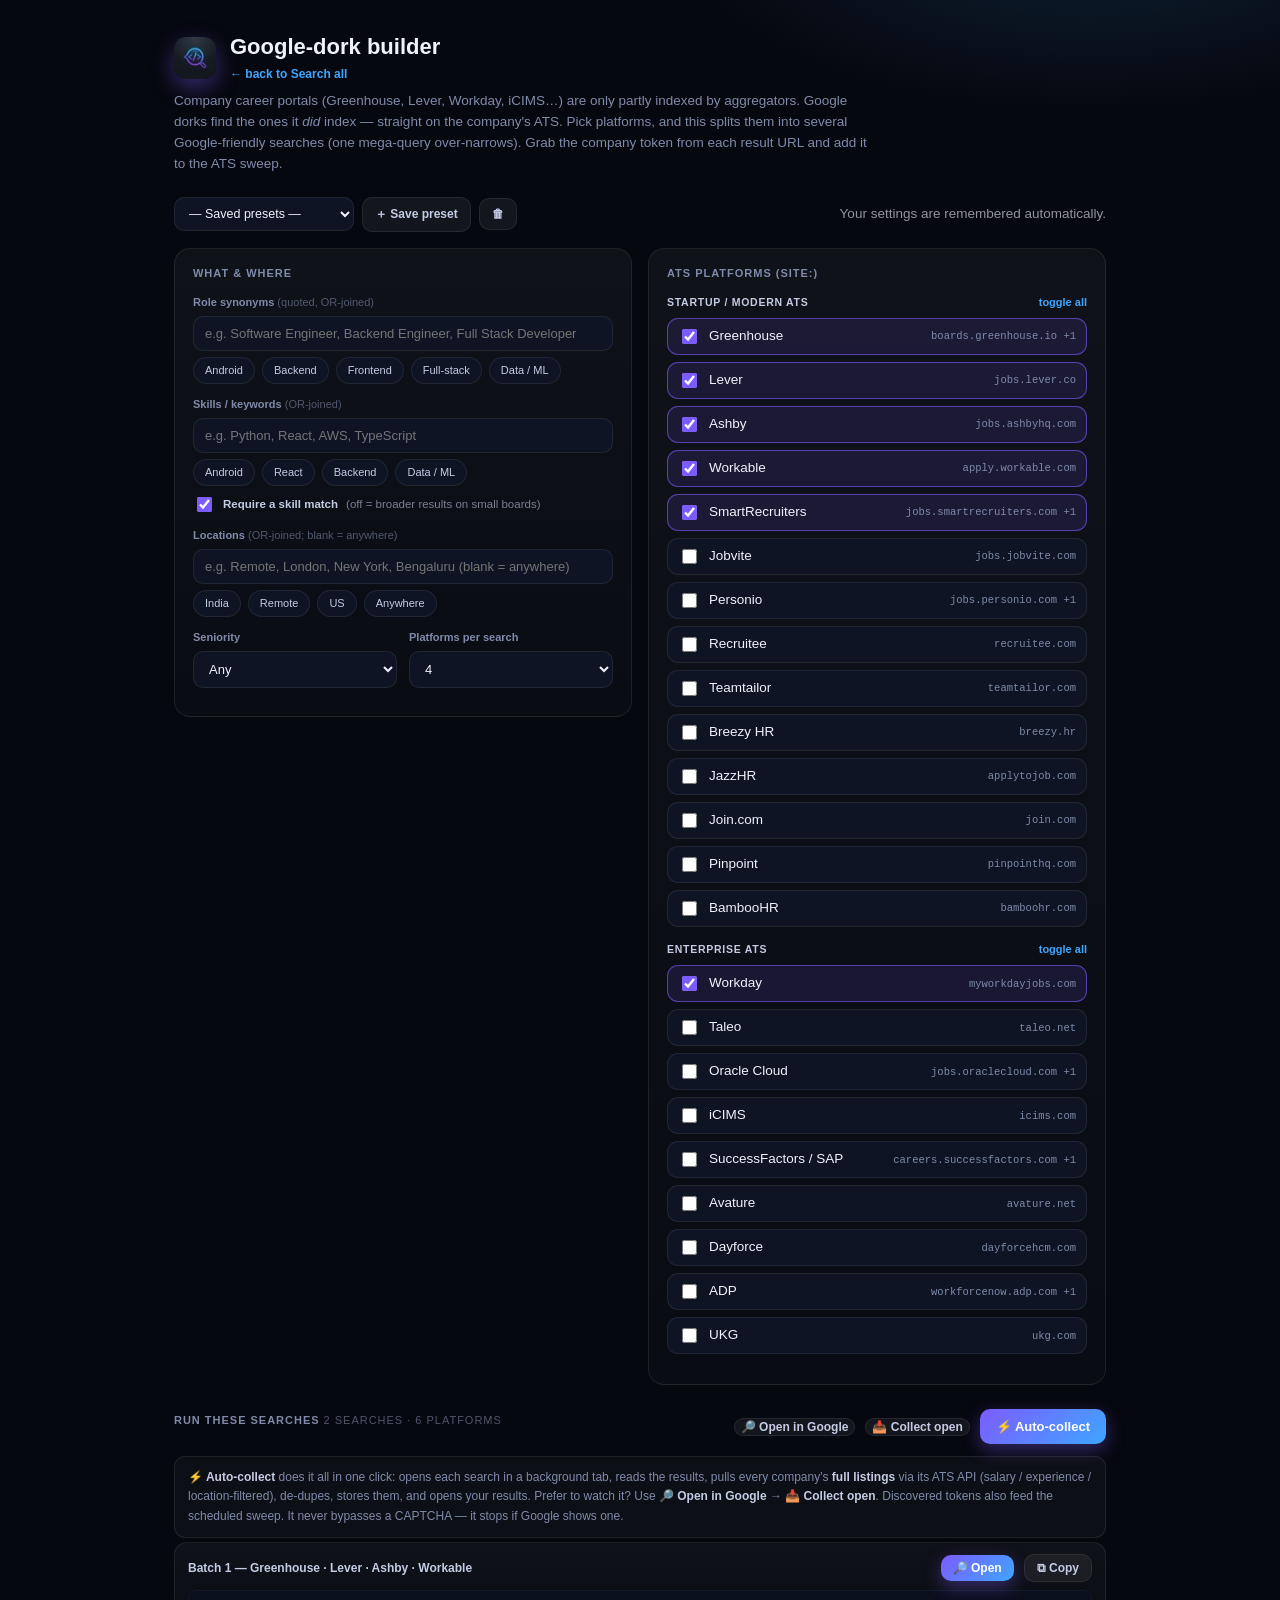
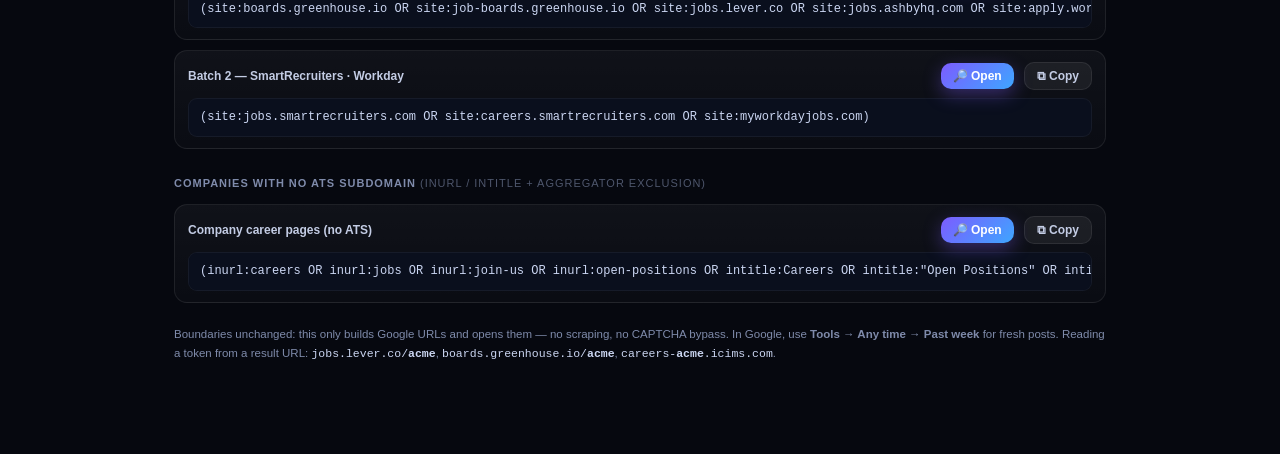
==== commit 46b3c124: "chore: open-source setup + de-personalize defaults - Add CONTRIBUTING.md, CODE_OF_CONDUCT.md, SECURI" ====
--- a/extension/dorks.html
+++ b/extension/dorks.html
@@ -2,7 +2,7 @@
 <html>
 <head>
   <meta charset="utf-8">
-  <title>Job Finder — Google-dork builder</title>
+  <title>ApplyVerse — Google-dork builder</title>
   <link rel="icon" type="image/png" href="icons/icon48.png">
   <link rel="stylesheet" href="dorks.css">
 </head>
@@ -33,18 +33,18 @@
         <h2>What & where</h2>
         <div class="fld">
           <label>Role synonyms <span class="dim">(quoted, OR-joined)</span></label>
-          <input id="roles" type="text" value="Android Developer, Android Engineer, Android Software Engineer, Mobile Engineer">
+          <input id="roles" type="text" value="" placeholder="e.g. Software Engineer, Backend Engineer, Full Stack Developer">
           <div class="presets" id="rolePresets"></div>
         </div>
         <div class="fld">
           <label>Skills / keywords <span class="dim">(OR-joined)</span></label>
-          <input id="skills" type="text" value="Kotlin, Jetpack Compose, Android SDK, Coroutines">
+          <input id="skills" type="text" value="" placeholder="e.g. Python, React, AWS, TypeScript">
           <div class="presets" id="skillPresets"></div>
           <label class="inline"><input type="checkbox" id="reqSkills" checked> Require a skill match <span class="dim">(off = broader results on small boards)</span></label>
         </div>
         <div class="fld">
           <label>Locations <span class="dim">(OR-joined; blank = anywhere)</span></label>
-          <input id="locs" type="text" value="Bengaluru, Bangalore, Hyderabad, Pune, Chennai, Gurgaon, Noida, India">
+          <input id="locs" type="text" value="" placeholder="e.g. Remote, London, New York, Bengaluru (blank = anywhere)">
           <div class="presets" id="locPresets"></div>
         </div>
         <div class="row2">
--- a/extension/dorks.css
+++ b/extension/dorks.css
@@ -1,4 +1,4 @@
-/* Job Finder — Google-dork builder */
+/* ApplyVerse — Google-dork builder */
 * { box-sizing: border-box; }
 html, body { margin: 0; min-height: 100%; }
 :root {
